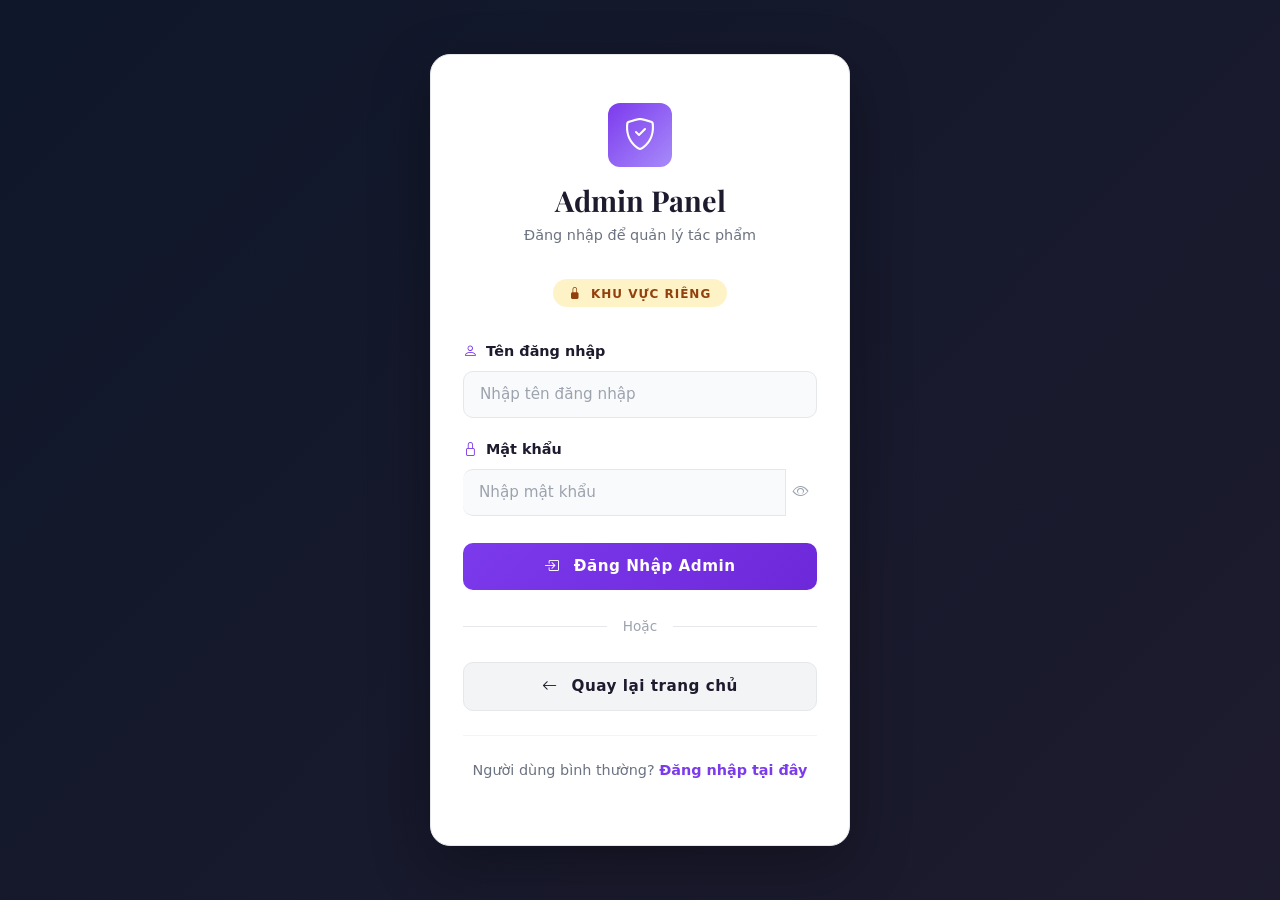
==== admin-login.html @ a5ce6dc1 "update" ====
<!DOCTYPE html>
<html lang="vi">
<head>
    <meta charset="UTF-8">
    <meta name="viewport" content="width=device-width, initial-scale=1.0">
    <meta name="description" content="Admin Login - ArtGallery Admin Panel">
    <title>Admin Login — ArtGallery</title>

    <!-- Bootstrap 5 CSS -->
    <link href="https://cdn.jsdelivr.net/npm/bootstrap@5.3.3/dist/css/bootstrap.min.css" rel="stylesheet">
    <!-- Bootstrap Icons -->
    <link href="https://cdn.jsdelivr.net/npm/bootstrap-icons@1.11.3/font/bootstrap-icons.css" rel="stylesheet">
    <!-- Google Fonts -->
    <link rel="preconnect" href="https://fonts.googleapis.com">
    <link rel="preconnect" href="https://fonts.gstatic.com" crossorigin>
    <link href="https://fonts.googleapis.com/css2?family=Playfair+Display:wght@400;600;700&family=DM+Sans:wght@300;400;500;600;700&display=swap" rel="stylesheet">
    <!-- Custom CSS -->
    <link rel="stylesheet" href="css/style.css">
    <style>
        /* Admin Auth Page */
        body.admin-auth-page {
            background: linear-gradient(135deg, #0f172a 0%, #1e1b2e 100%);
            min-height: 100vh;
            display: flex;
            align-items: center;
            justify-content: center;
            padding: 1rem;
        }

        .admin-auth-container {
            background: #ffffff;
            border-radius: 20px;
            box-shadow: 0 20px 60px rgba(0,0,0,0.3);
            padding: 3rem 2rem;
            width: 100%;
            max-width: 420px;
            border: 1px solid #e5e7eb;
        }

        @media(max-width: 575.98px) {
            .admin-auth-container {
                padding: 2rem 1.5rem;
                border-radius: 16px;
            }
        }

        .admin-auth-header {
            text-align: center;
            margin-bottom: 2rem;
        }

        .admin-auth-logo {
            width: 64px;
            height: 64px;
            background: linear-gradient(135deg, #7c3aed, #a78bfa);
            border-radius: 12px;
            display: flex;
            align-items: center;
            justify-content: center;
            color: #fff;
            font-size: 2rem;
            margin: 0 auto 1rem;
        }

        .admin-auth-header h2 {
            font-family: 'Playfair Display', serif;
            font-size: 1.8rem;
            font-weight: 700;
            color: #1e1b2e;
            margin-bottom: 0.5rem;
        }

        .admin-auth-header p {
            color: #6b7280;
            font-size: 0.9rem;
        }

        .admin-auth-header .badge {
            background: #fef3c7;
            color: #92400e;
            padding: 0.5rem 1rem;
            border-radius: 20px;
            font-size: 0.75rem;
            font-weight: 600;
            letter-spacing: 1px;
            text-transform: uppercase;
            margin-top: 1rem;
            display: inline-block;
        }

        .form-group {
            margin-bottom: 1.2rem;
        }

        .form-label {
            font-weight: 600;
            color: #1e1b2e;
            font-size: 0.9rem;
            margin-bottom: 0.5rem;
        }

        .form-control {
            border: 1.5px solid #e5e7eb;
            border-radius: 10px;
            padding: 0.7rem 1rem;
            font-size: 0.95rem;
            transition: all 0.3s ease;
            background: #f9fafb;
        }

        .form-control:focus {
            background: #ffffff;
            border-color: #7c3aed;
            box-shadow: 0 0 0 3px rgba(124, 58, 237, 0.1);
        }

        .form-control::placeholder {
            color: #9ca3af;
        }

        .btn-admin-auth {
            width: 100%;
            padding: 0.75rem 1.5rem;
            border: none;
            border-radius: 10px;
            font-weight: 600;
            font-size: 0.95rem;
            transition: all 0.3s ease;
            letter-spacing: 0.5px;
            margin-top: 0.5rem;
        }

        .btn-admin-login {
            background: linear-gradient(135deg, #7c3aed, #6d28d9);
            color: #fff;
        }

        .btn-admin-login:hover {
            background: linear-gradient(135deg, #6d28d9, #5b21b6);
            transform: translateY(-2px);
            box-shadow: 0 8px 20px rgba(124,58,237,0.3);
            color: #fff;
        }

        .btn-admin-back {
            background: #f3f4f6;
            color: #1e1b2e;
            border: 1.5px solid #e5e7eb;
            margin-top: 0;
        }

        .btn-admin-back:hover {
            background: #e5e7eb;
            color: #1e1b2e;
        }

        .admin-auth-divider {
            text-align: center;
            margin: 1.5rem 0;
            position: relative;
        }

        .admin-auth-divider::before {
            content: '';
            position: absolute;
            top: 50%;
            left: 0;
            right: 0;
            height: 1px;
            background: #e5e7eb;
        }

        .admin-auth-divider span {
            background: #fff;
            padding: 0 1rem;
            color: #9ca3af;
            font-size: 0.85rem;
            position: relative;
        }

        .admin-auth-footer {
            text-align: center;
            margin-top: 1.5rem;
            padding-top: 1.5rem;
            border-top: 1px solid #f3f4f6;
        }

        .admin-auth-footer p {
            color: #6b7280;
            font-size: 0.9rem;
        }

        .admin-auth-footer a {
            color: #7c3aed;
            text-decoration: none;
            font-weight: 600;
            transition: color 0.3s ease;
        }

        .admin-auth-footer a:hover {
            color: #6d28d9;
        }

        .alert-error {
            background: rgba(220,38,38,0.05);
            border: 1.5px solid rgba(220,38,38,0.2);
            color: #b91c1c;
            border-radius: 10px;
            padding: 0.75rem 1rem;
            margin-bottom: 1rem;
            font-size: 0.9rem;
            display: none;
        }

        .alert-error.show {
            display: block;
            animation: slideDown 0.3s ease;
        }

        .alert-success {
            background: rgba(22,163,74,0.05);
            border: 1.5px solid rgba(22,163,74,0.2);
            color: #166534;
            border-radius: 10px;
            padding: 0.75rem 1rem;
            margin-bottom: 1rem;
            font-size: 0.9rem;
            display: none;
        }

        .alert-success.show {
            display: block;
            animation: slideDown 0.3s ease;
        }

        @keyframes slideDown {
            from {
                opacity: 0;
                transform: translateY(-10px);
            }
            to {
                opacity: 1;
                transform: translateY(0);
            }
        }

        .btn-toggle-password {
            background: none;
            border: none;
            color: #9ca3af;
            cursor: pointer;
            padding: 0 0.5rem;
        }

        .btn-toggle-password:hover {
            color: #7c3aed;
        }

        .input-group-text {
            background: #f9fafb;
            border: 1.5px solid #e5e7eb;
            border-right: none;
            color: #9ca3af;
        }

        .form-control.with-icon {
            border-left: none;
        }

        .form-control.with-icon:focus {
            border-left: none;
        }

        .demo-credentials {
            background: #fef3c7;
            border: 1px solid #fcd34d;
            border-radius: 10px;
            padding: 1rem;
            margin-bottom: 1.5rem;
            font-size: 0.85rem;
            color: #92400e;
        }

        .demo-credentials strong {
            display: block;
            margin-bottom: 0.5rem;
            font-weight: 700;
        }

        .demo-credentials .cred {
            margin: 0.25rem 0;
        }

        .icon-admin-accent {
            color: #7c3aed;
        }
    </style>
</head>
<body class="admin-auth-page">

    <div class="admin-auth-container">
        <!-- Header -->
        <div class="admin-auth-header">
            <div class="admin-auth-logo">
                <i class="bi bi-shield-check"></i>
            </div>
            <h2>Admin Panel</h2>
            <p>Đăng nhập để quản lý tác phẩm</p>
            <span class="badge"><i class="bi bi-lock-fill me-1"></i> Khu vực riêng</span>
        </div>

        <!-- Alerts -->
        <div id="alert-error" class="alert-error" role="alert">
            <i class="bi bi-exclamation-circle me-2"></i>
            <span id="alert-error-text"></span>
        </div>
        <div id="alert-success" class="alert-success" role="alert">
            <i class="bi bi-check-circle me-2"></i>
            <span id="alert-success-text"></span>
        </div>

        <!-- Login Form -->
        <form id="admin-login-form" onsubmit="handleAdminLogin(event)">
            <div class="form-group">
                <label for="admin-username" class="form-label">
                    <i class="bi bi-person me-1 icon-admin-accent"></i> Tên đăng nhập
                </label>
                <input type="text" class="form-control" id="admin-username" placeholder="Nhập tên đăng nhập" required>
            </div>

            <div class="form-group">
                <label for="admin-password" class="form-label">
                    <i class="bi bi-lock me-1 icon-admin-accent"></i> Mật khẩu
                </label>
                <div class="input-group">
                    <input type="password" class="form-control with-icon" id="admin-password" placeholder="Nhập mật khẩu" required>
                    <button class="btn-toggle-password" type="button" id="toggle-admin-password" title="Hiện/ẩn mật khẩu">
                        <i class="bi bi-eye"></i>
                    </button>
                </div>
            </div>

            <button type="submit" class="btn btn-admin-auth btn-admin-login">
                <i class="bi bi-box-arrow-in-right me-2"></i> Đăng Nhập Admin
            </button>

            <div class="admin-auth-divider">
                <span>Hoặc</span>
            </div>

            <button type="button" class="btn btn-admin-auth btn-admin-back" onclick="window.location.href='index.html'">
                <i class="bi bi-arrow-left me-2"></i> Quay lại trang chủ
            </button>
        </form>

        <!-- Footer -->
        <div class="admin-auth-footer">
            <p>
                Người dùng bình thường?
                <a href="login.html"><strong>Đăng nhập tại đây</strong></a>
            </p>
        </div>
    </div>

    <!-- Scripts -->
    <script src="auth.js"></script>
    <script>
        // Toggle password visibility
        function setupPasswordToggle(toggleBtn, inputField) {
            if (toggleBtn) {
                toggleBtn.addEventListener('click', function() {
                    const isPassword = inputField.type === 'password';
                    inputField.type = isPassword ? 'text' : 'password';
                    toggleBtn.innerHTML = `<i class="bi bi-${isPassword ? 'eye-slash' : 'eye'}"></i>`;
                });
            }
        }

        // Setup password toggle
        setupPasswordToggle(
            document.getElementById('toggle-admin-password'),
            document.getElementById('admin-password')
        );

        // Show alert
        function showAlert(type, message) {
            const errorAlert = document.getElementById('alert-error');
            const successAlert = document.getElementById('alert-success');
            
            if (type === 'error') {
                document.getElementById('alert-error-text').textContent = message;
                errorAlert.classList.add('show');
                successAlert.classList.remove('show');
            } else if (type === 'success') {
                document.getElementById('alert-success-text').textContent = message;
                successAlert.classList.add('show');
                errorAlert.classList.remove('show');
            }
        }

        // Clear alerts
        function clearAlerts() {
            document.getElementById('alert-error').classList.remove('show');
            document.getElementById('alert-success').classList.remove('show');
        }

        // Handle admin login
        function handleAdminLogin(e) {
            e.preventDefault();
            clearAlerts();

            const username = document.getElementById('admin-username').value.trim();
            const password = document.getElementById('admin-password').value;

            if (!username || !password) {
                showAlert('error', 'Vui lòng điền đầy đủ thông tin');
                return;
            }

            const result = auth.loginAdmin(username, password);
            
            if (result.success) {
                showAlert('success', result.message);
                setTimeout(() => {
                    window.location.href = 'admin.html';
                }, 1000);
            } else {
                showAlert('error', result.message);
            }
        }

        // Check if already logged in as admin
        window.addEventListener('load', function() {
            if (auth.isAdminLoggedIn()) {
                window.location.href = 'admin.html';
            }
        });
    </script>
</body>
</html>
---- css/style.css ----
/* ═══════════════════════════════════════════════
   ArtGallery — Elegant Light Theme
   Warm cream gallery + Clean admin dashboard
   ═══════════════════════════════════════════════ */

@import url('https://fonts.googleapis.com/css2?family=Playfair+Display:ital,wght@0,400;0,500;0,600;0,700;1,400&family=DM+Sans:wght@300;400;500;600;700&family=Cormorant+Garamond:ital,wght@0,400;0,500;0,600;1,400&display=swap');

:root {
    /* Gallery (Light Elegant) */
    --gallery-bg: #faf8f5;
    --gallery-surface: #ffffff;
    --gallery-card: #ffffff;
    --gallery-border: #e8e2da;
    --gallery-border-light: #f0ece6;
    --accent: #8b5e3c;
    --accent-light: #c4956a;
    --accent-dark: #6b4226;
    --accent-bg: rgba(139,94,60,0.06);
    --plum: #7c3a6b;
    --plum-light: #a85d94;
    --text-primary: #2c1810;
    --text-secondary: #6b5d52;
    --text-muted: #a09585;

    /* Admin */
    --admin-bg: #f0f2f5;
    --admin-surface: #ffffff;
    --admin-sidebar: #1e1b2e;
    --admin-sidebar-hover: #2d2945;
    --admin-accent: #7c3aed;
    --admin-accent-light: #a78bfa;
    --admin-text: #1e1b2e;
    --admin-text-muted: #6b7280;

    /* Shared */
    --danger: #dc2626;
    --success: #16a34a;
    --warning: #d97706;
    --transition: 0.3s cubic-bezier(0.4, 0, 0.2, 1);
    --radius: 16px;
    --shadow-sm: 0 1px 3px rgba(44,24,16,0.06);
    --shadow-md: 0 4px 16px rgba(44,24,16,0.08);
    --shadow-lg: 0 8px 32px rgba(44,24,16,0.12);
    --shadow-card: 0 2px 12px rgba(44,24,16,0.06);
}

*{margin:0;padding:0;box-sizing:border-box}

/* ═══ PUBLIC GALLERY ═══ */

body.gallery-page {
    background: var(--gallery-bg);
    color: var(--text-primary);
    font-family: 'DM Sans', sans-serif;
    overflow-x: hidden;
    min-height: 100vh;
}

/* ── Navbar ── */
.gallery-navbar {
    background: rgba(255,255,255,0.92) !important;
    -webkit-backdrop-filter: blur(20px) saturate(1.2);
    backdrop-filter: blur(20px) saturate(1.2);
    border-bottom: 1px solid var(--gallery-border-light);
    box-shadow: 0 4px 20px rgba(139,94,60,0.05);
    padding: .8rem 0;
    transition: var(--transition);
}
.gallery-navbar .navbar-brand {
    font-family: 'Playfair Display', serif;
    font-weight: 700; font-size: 1.5rem;
    color: var(--accent) !important;
    letter-spacing: 1.5px;
}
.gallery-navbar .navbar-brand i { color: var(--plum); margin-right: .4rem; }
.gallery-navbar .nav-link {
    color: var(--text-secondary) !important;
    font-weight: 500; padding: .5rem 1rem !important;
    transition: var(--transition); position: relative; font-size: .9rem;
}
.gallery-navbar .nav-link:hover,
.gallery-navbar .nav-link.active { color: var(--accent) !important; }
.gallery-navbar .nav-link::after {
    content:''; position:absolute; bottom:0; left:50%; width:0; height:2px;
    background: linear-gradient(90deg, var(--plum), var(--accent));
    transition: var(--transition); transform: translateX(-50%); border-radius: 2px;
}
.gallery-navbar .nav-link:hover::after,
.gallery-navbar .nav-link.active::after { width:60%; }

/* ── Hero ── */
.hero-section {
    position: relative; padding: 160px 0 80px; text-align: center; overflow: hidden;
    background: linear-gradient(180deg, #fff 0%, var(--gallery-bg) 100%);
}
.hero-bg-blobs {
    position: absolute; inset: 0; overflow: hidden; pointer-events: none; z-index: 0;
}
.hero-bg-blobs .blob {
    position: absolute; border-radius: 50%; filter: blur(60px);
    opacity: 0.6; animation: floatBlob 20s infinite alternate ease-in-out;
}
.hero-bg-blobs .blob-1 {
    width: 600px; height: 600px; background: rgba(230, 204, 185, 0.4);
    top: -200px; left: -100px; animation-delay: 0s;
}
.hero-bg-blobs .blob-2 {
    width: 500px; height: 500px; background: rgba(189, 161, 184, 0.35);
    bottom: -150px; right: -50px; animation-delay: -5s;
}
.hero-bg-blobs .blob-3 {
    width: 400px; height: 400px; background: rgba(245, 230, 211, 0.5);
    top: 50%; left: 50%; transform: translate(-50%, -50%); animation-delay: -10s;
}
@keyframes floatBlob {
    0% { transform: translate(0, 0) scale(1); }
    33% { transform: translate(30px, -50px) scale(1.1); }
    66% { transform: translate(-40px, 30px) scale(0.9); }
    100% { transform: translate(20px, 20px) scale(1); }
}
.hero-section::after {
    content:''; position:absolute; bottom:0; left:0; right:0; height:1px;
    background: linear-gradient(90deg, transparent 5%, var(--gallery-border) 50%, transparent 95%);
}
.hero-title {
    font-family: 'Playfair Display', serif; font-size: 4.2rem; font-weight: 700;
    color: var(--text-primary); margin-bottom: .5rem; letter-spacing: 3px;
    line-height: 1.1;
}
.hero-title .gold-accent {
    background: linear-gradient(135deg, var(--plum), var(--accent-light));
    -webkit-background-clip: text; -webkit-text-fill-color: transparent; background-clip: text;
}
.hero-divider {
    width: 80px; height: 2px; border: none; margin: 1.5rem auto;
    background: linear-gradient(90deg, var(--plum), var(--accent));
    border-radius: 2px;
}
.hero-tagline {
    font-family: 'Cormorant Garamond', serif; font-size: 1.3rem;
    color: var(--text-secondary); font-style: italic; letter-spacing: .5px;
    max-width: 520px; margin: 0 auto; line-height: 1.7;
}
.hero-subtitle {
    font-size: .78rem; color: var(--text-muted); margin-top: 1.2rem;
    letter-spacing: 5px; text-transform: uppercase;
}

/* ── Search Bar ── */
.search-section { padding: 1.5rem 0 0; }
.search-wrapper {
    position: relative; max-width: 500px; margin: 0 auto;
}
.search-wrapper i.search-icon {
    position: absolute; left: 18px; top: 50%; transform: translateY(-50%);
    color: var(--text-muted); font-size: 1rem; transition: var(--transition);
    pointer-events: none;
}
.search-wrapper .search-input {
    width: 100%; padding: 1rem 1.5rem 1rem 3.2rem;
    background: rgba(255,255,255,0.85);
    -webkit-backdrop-filter: blur(12px);
    backdrop-filter: blur(12px);
    border: 1.5px solid rgba(255,255,255,0.6);
    border-radius: 50px; color: var(--text-primary); font-family: 'DM Sans', sans-serif;
    font-size: .95rem; outline: none; transition: var(--transition);
    box-shadow: 0 8px 32px rgba(139,94,60,0.08);
}
.search-wrapper .search-input::placeholder { color: var(--text-muted); }
.search-wrapper .search-input:focus {
    background: #ffffff; border-color: var(--accent-light);
    box-shadow: 0 12px 40px rgba(139,94,60,0.15);
    transform: translateY(-2px);
}
.search-wrapper .search-input:focus ~ i.search-icon { color: var(--accent); }
.search-wrapper .search-clear {
    position: absolute; right: 14px; top: 50%; transform: translateY(-50%);
    background: none; border: none; color: var(--text-muted); font-size: .9rem;
    cursor: pointer; display: none; transition: var(--transition);
}


.search-wrapper .search-clear:hover { color: var(--accent); }
.search-results-info {
    text-align: center; margin-top: .7rem; font-size: .8rem;
    color: var(--text-muted); letter-spacing: .5px; min-height: 1.2em;
}
.search-results-info .highlight { color: var(--accent); font-weight: 600; }

/* ── Filter Bar ── */
.filter-section {
    padding: 1.2rem 0 1.5rem; border-bottom: 1px solid var(--gallery-border-light);
    margin-bottom: 1.5rem;
}
.filter-section .section-label {
    font-family: 'Playfair Display', serif; color: var(--accent);
    font-size: .72rem; letter-spacing: 4px; text-transform: uppercase; margin-bottom: .7rem;
}
.filter-btn {
    background: rgba(255,255,255,0.7);
    -webkit-backdrop-filter: blur(5px);
    backdrop-filter: blur(5px);
    border: 1.5px solid var(--gallery-border-light);
    color: var(--text-secondary); padding: .5rem 1.25rem; border-radius: 30px;
    font-family: 'DM Sans', sans-serif; font-size: .85rem; font-weight: 500;
    cursor: pointer; transition: all 0.3s cubic-bezier(0.25, 0.8, 0.25, 1);
    margin: .25rem; box-shadow: 0 2px 10px rgba(0,0,0,0.02);
}
.filter-btn:hover {
    border-color: var(--accent-light); color: var(--accent);
    background: #ffffff; box-shadow: 0 6px 20px rgba(139,94,60,0.1);
    transform: translateY(-2px);
}
.filter-btn.active {
    background: linear-gradient(135deg, var(--accent), var(--plum));
    border-color: transparent; color: #fff; font-weight: 600;
    box-shadow: 0 8px 24px rgba(139,94,60,0.3);
    transform: translateY(-2px);
}

/* ── Gallery Grid ── */
.gallery-section { padding: 1.5rem 0 4rem; }
.fade-transition { opacity: 0; transition: opacity .3s ease; }

/* ── Cards ── */
.artwork-card-wrapper {
    opacity: 0; transform: translateY(20px);
    transition: opacity .5s ease, transform .5s ease;
}
.artwork-card-wrapper.visible { opacity: 1; transform: translateY(0); }

.artwork-card {
    background: var(--gallery-card);
    border: 1px solid var(--gallery-border-light);
    border-radius: var(--radius); overflow: hidden;
    transition: transform var(--transition), box-shadow var(--transition), border-color var(--transition);
    box-shadow: var(--shadow-card);
}
.artwork-card:hover {
    transform: translateY(-8px);
    box-shadow: 0 12px 40px rgba(44,24,16,0.12);
    border-color: var(--accent-light);
}
.card-img-wrapper {
    position: relative; overflow: hidden; aspect-ratio: 3/4;
    background: var(--gallery-bg);
}
.card-img-wrapper img {
    width: 100%; height: 100%; object-fit: cover;
    transition: transform .6s cubic-bezier(.25,.46,.45,.94);
}
.artwork-card:hover .card-img-wrapper img { transform: scale(1.06); }
.card-img-overlay-gradient {
    position: absolute; bottom: 0; left: 0; right: 0; height: 40%;
    background: linear-gradient(to top, rgba(255,255,255,0.9) 0%, transparent 100%);
    pointer-events: none;
}
.style-badge {
    position: absolute; top: 12px; right: 12px;
    background: rgba(255,255,255,0.92);
    -webkit-backdrop-filter: blur(8px);
    color: var(--accent-dark); padding: .2rem .65rem; border-radius: 20px;
    font-size: .62rem; font-weight: 700; letter-spacing: 1px; text-transform: uppercase;
    backdrop-filter: blur(8px); z-index: 2;
    border: 1px solid rgba(139,94,60,0.15);
}
.artwork-card .card-body { padding: 1.1rem 1.2rem 1.2rem; }
.artwork-card .card-title {
    font-family: 'Playfair Display', serif; font-size: 1.02rem; font-weight: 600;
    color: var(--text-primary); margin-bottom: .35rem; line-height: 1.35;
}
.artwork-card .card-artist {
    font-size: .8rem; color: var(--text-secondary); margin-bottom: .65rem;
}
.artwork-card .card-artist i { color: var(--accent-light); margin-right: .25rem; font-size: .72rem; }
/* ── Modal ── */
.artwork-modal-content {
    border: none; border-radius: var(--radius); overflow: hidden;
    background: var(--gallery-surface);
}
.artwork-modal-content .modal-header { padding: 1.5rem 1.5rem 0; z-index: 10; position: relative; }
.artwork-modal-content .modal-body { padding: 1.5rem; }
.artwork-modal-content #modal-img { width: 100%; height: auto; max-height: 500px; object-fit: cover; }
.artwork-modal-content .modal-story {
    font-size: .95rem; line-height: 1.7; color: var(--text-secondary);
    max-height: 250px; overflow-y: auto; padding-right: 10px; font-style: italic;
}
.artwork-modal-content .modal-story::-webkit-scrollbar { width: 4px; }
.artwork-modal-content .modal-story::-webkit-scrollbar-track { background: var(--gallery-bg); }
.artwork-modal-content .modal-story::-webkit-scrollbar-thumb { background: var(--gallery-border); border-radius: 2px; }
.card-footer-info {
    display: flex; justify-content: flex-end; align-items: center;
    padding-top: .65rem; border-top: 1px solid var(--gallery-border-light);
}

/* ── Like Button ── */
.btn-like {
    background: var(--gallery-bg); border: 1.5px solid var(--gallery-border);
    color: var(--text-muted); padding: .3rem .7rem; border-radius: 20px;
    font-size: .8rem; cursor: pointer; transition: var(--transition);
    display: flex; align-items: center; gap: .35rem;
}
.btn-like:hover {
    border-color: #e11d48; color: #e11d48;
    background: rgba(225,29,72,0.05); box-shadow: 0 2px 8px rgba(225,29,72,0.1);
}
.btn-like .bi-heart-fill { font-size: .82rem; transition: transform .2s ease; }
.btn-like:hover .bi-heart-fill { transform: scale(1.25); }
.liked-pulse {
    border-color: #e11d48 !important; color: #e11d48 !important;
    animation: heartPulse .6s ease;
}
.liked-pulse .bi-heart-fill { color: #e11d48 !important; }
@keyframes heartPulse {
    0%{transform:scale(1)}25%{transform:scale(1.35)}50%{transform:scale(.9)}75%{transform:scale(1.15)}100%{transform:scale(1)}
}

/* ── Loading ── */
.gallery-loading {
    display: flex; flex-direction: column; align-items: center;
    justify-content: center; padding: 5rem 0; gap: 1rem;
}
.gallery-loading .spinner-border {
    width: 2.5rem; height: 2.5rem;
    border-color: var(--accent); border-right-color: transparent;
}
.gallery-loading p { color: var(--text-muted); font-size: .83rem; letter-spacing: 2px; }

/* ── Error ── */
.error-banner {
    display: none; background: rgba(220,38,38,0.06); border: 1px solid rgba(220,38,38,0.15);
    color: #b91c1c; border-radius: 12px; padding: 1rem 1.5rem; margin: 1rem 0;
    font-size: .88rem;
}

.text-gold { color: var(--accent) !important; }
.text-muted-light { color: var(--text-muted) !important; }

/* ── Footer ── */
.gallery-footer {
    background: var(--gallery-surface); border-top: 1px solid var(--gallery-border);
    padding: 2.5rem 0; text-align: center; color: var(--text-muted); font-size: .82rem;
}
.gallery-footer .gold-text {
    color: var(--accent); font-family: 'Playfair Display', serif; font-weight: 600;
}

/* ═══ ADMIN PANEL ═══ */

body.admin-page {
    background: var(--admin-bg); color: var(--admin-text);
    font-family: 'DM Sans', sans-serif; min-height: 100vh;
}
.admin-wrapper { display: flex; min-height: 100vh; }

.admin-sidebar {
    width: 260px; background: var(--admin-sidebar); color: #fff;
    position: fixed; top: 0; left: 0; height: 100vh; z-index: 1000;
    display: flex; flex-direction: column; transition: var(--transition); overflow-y: auto;
}
.sidebar-brand {
    padding: 1.5rem; border-bottom: 1px solid rgba(255,255,255,0.06);
    display: flex; align-items: center; gap: .75rem;
}
.sidebar-brand-icon {
    width: 40px; height: 40px;
    background: linear-gradient(135deg, var(--admin-accent), var(--admin-accent-light));
    border-radius: 10px; display: flex; align-items: center; justify-content: center;
    font-size: 1.2rem; color: #fff;
}
.sidebar-brand h5 { font-family:'Playfair Display',serif; margin:0; font-size:1.1rem; font-weight:700; }
.sidebar-brand small { font-size:.65rem; color:rgba(255,255,255,0.4); letter-spacing:1.5px; text-transform:uppercase; }
.sidebar-nav { padding: 1rem 0; flex: 1; }
.sidebar-nav-label {
    padding: .75rem 1.5rem .5rem; font-size: .65rem;
    color: rgba(255,255,255,0.3); letter-spacing: 2px; text-transform: uppercase;
}
.sidebar-nav-link {
    display: flex; align-items: center; gap: .75rem; padding: .7rem 1.5rem;
    color: rgba(255,255,255,0.6); text-decoration: none; font-size: .88rem;
    font-weight: 500; transition: var(--transition); border-left: 3px solid transparent;
}
.sidebar-nav-link:hover { background: var(--admin-sidebar-hover); color: #fff; border-left-color: var(--admin-accent-light); }
.sidebar-nav-link.active { background: rgba(124,58,237,0.15); color: #fff; border-left-color: var(--admin-accent); }
.sidebar-nav-link i { font-size: 1.1rem; width: 20px; text-align: center; }
.sidebar-footer {
    padding: 1rem 1.5rem; border-top: 1px solid rgba(255,255,255,0.06);
    font-size: .72rem; color: rgba(255,255,255,0.3);
}

.admin-main { margin-left: 260px; flex: 1; padding: 0; min-height: 100vh; }

.admin-header {
    -webkit-backdrop-filter: blur(10px);
    background: rgba(255,255,255,0.95);
    backdrop-filter: blur(10px);
    border-bottom: 1px solid #e5e7eb;
    padding: 1rem 2rem; display: flex; justify-content: space-between;
    align-items: center; position: sticky; top: 0; z-index: 100;
    box-shadow: 0 4px 15px rgba(0,0,0,0.02);
}
.admin-header h4 { margin:0; font-weight:700; font-size:1.25rem; }
.admin-header-actions { display:flex; align-items:center; gap:1rem; }

.admin-content { padding: 2rem; }

.stat-card {
    background: var(--admin-surface); border-radius: 14px; padding: 1.5rem;
    box-shadow: var(--shadow-sm); border: 1px solid #e5e7eb;
    transition: var(--transition); display: flex; align-items: center; gap: 1rem;
}
.stat-card:hover { box-shadow: var(--shadow-md); transform: translateY(-3px); }
.stat-icon {
    width: 52px; height: 52px; border-radius: 12px;
    display: flex; align-items: center; justify-content: center; font-size: 1.3rem;
}
.stat-icon.blue { background: rgba(124,58,237,0.08); color: #7c3aed; }
.stat-icon.green { background: rgba(22,163,74,0.08); color: #16a34a; }
.stat-icon.red { background: rgba(220,38,38,0.08); color: #dc2626; }
.stat-info h3 { font-size:1.75rem; font-weight:700; margin:0; }
.stat-info p { margin:0; color:var(--admin-text-muted); font-size:.83rem; }

.panel-card {
    background: var(--admin-surface); border-radius: 14px;
    box-shadow: var(--shadow-sm); border: 1px solid #e5e7eb; overflow: hidden;
}
.panel-card-header {
    padding: 1.2rem 1.5rem; border-bottom: 1px solid #e5e7eb;
    display: flex; justify-content: space-between; align-items: center;
}
.panel-card-header h5 { margin:0; font-weight:700; font-size:1rem; display:flex; align-items:center; gap:.5rem; }
.panel-card-body { padding: 1.5rem; }

.admin-table { width:100%; border-collapse:collapse; }
.admin-table thead th {
    background: #f9fafb; font-size: .72rem; font-weight: 600; color: var(--admin-text-muted);
    text-transform: uppercase; letter-spacing: .5px; padding: .85rem 1rem;
    border-bottom: 2px solid #e5e7eb; white-space: nowrap;
}
.admin-table tbody td {
    padding: .8rem 1rem; vertical-align: middle;
    border-bottom: 1px solid #f3f4f6; font-size: .88rem;
}
.admin-table tbody tr { transition: background var(--transition); }
.admin-table tbody tr:nth-child(even) { background: #fafbfc; }
.admin-table tbody tr:hover { background: #f0f0ff; }
.table-thumbnail {
    width: 48px; height: 48px; object-fit: cover; border-radius: 8px; border: 2px solid #e5e7eb;
}

.admin-form .form-label { font-size:.83rem; font-weight:600; margin-bottom:.3rem; }
.admin-form .form-control, .admin-form .form-select {
    border-radius: 10px; border: 1.5px solid #e5e7eb; padding: .6rem .9rem;
    font-size: .88rem; transition: var(--transition);
}
.admin-form .form-control:focus, .admin-form .form-select:focus {
    border-color: var(--admin-accent); box-shadow: 0 0 0 3px rgba(124,58,237,0.1);
}
.admin-form .form-check-input:checked { background-color: var(--admin-accent); border-color: var(--admin-accent); }

.inline-error {
    color: var(--danger); font-size: .76rem; margin-top: .3rem;
    display: flex; align-items: center; gap: .25rem;
}
.inline-error::before { content: '⚠'; font-size: .7rem; }
.is-invalid { border-color: var(--danger) !important; box-shadow: 0 0 0 3px rgba(220,38,38,0.08) !important; }

.admin-alert { animation: slideIn .3s ease; border-radius: 10px; font-size: .88rem; border: none; }
@keyframes slideIn { from{opacity:0;transform:translateY(-10px)} to{opacity:1;transform:translateY(0)} }

.fade-out { opacity:0; transform:translateX(20px); transition:opacity .3s ease, transform .3s ease; }

.table-loading { text-align:center; padding:3rem; }
.table-loading .spinner-border { width:2.5rem; height:2.5rem; color:var(--admin-accent); }

.approve-toggle { font-size:.76rem; padding:.3rem .6rem; border-radius:6px; transition:var(--transition); }

/* ═══ RESPONSIVE DESIGN ═══ */

/* Extra Large Devices (1400px+) */
@media(min-width:1400px){
    .container { max-width: 1320px; }
    .hero-section { padding: 180px 0 90px; }
    .hero-title { font-size: 4.8rem; letter-spacing: 4px; }
    .search-wrapper { max-width: 600px; }
}

/* Large Devices (1200px - 1399px) */
@media(max-width:1399.98px) and (min-width:1200px){
    .hero-section { padding: 160px 0 80px; }
    .hero-title { font-size: 4.2rem; }
}

/* Large Tablets & Small Desktops (992px - 1199px) */
@media(max-width:1199.98px){
    .hero-section { padding: 140px 0 70px; }
    .hero-title { font-size: 3.5rem; letter-spacing: 2.5px; }
    .hero-tagline { font-size: 1.2rem; }
    .artwork-card .card-title { font-size: .95rem; }
    .admin-header { padding: 1rem 1.5rem; }
    .admin-content { padding: 1.5rem; }
    .stat-card { padding: 1.2rem; }
}

/* Tablets & Medium Devices (768px - 991px) */
@media(max-width:991.98px){
    /* Admin Layout */
    .admin-sidebar{
        transform:translateX(-100%);
        width: 240px;
        z-index: 1001;
    }
    .admin-sidebar.show{
        transform:translateX(0);
        box-shadow: 4px 0 30px rgba(0,0,0,0.15);
    }
    .admin-sidebar-overlay { display: none; }
    .admin-sidebar.show ~ .sidebar-overlay {
        display: block !important;
    }
    .admin-main{
        margin-left:0;
    }
    .sidebar-toggle{
        display:inline-flex !important;
    }
    
    /* Gallery Hero */
    .hero-title{font-size:2.8rem; letter-spacing: 2px;}
    .hero-tagline { font-size: 1.05rem; }
    .hero-section { padding: 120px 0 60px; }
    
    /* Navbar */
    .gallery-navbar .navbar-collapse {
        background: rgba(255, 255, 255, 0.98);
        padding: 1rem;
        border-radius: var(--radius);
        box-shadow: var(--shadow-md);
        margin-top: 1rem;
    }
    .gallery-navbar .nav-link {
        padding: .6rem 0.75rem !important;
        font-size: .85rem;
    }
    
    /* Filter Bar */
    .filter-section { padding: 1rem 0; }
    
    /* Cards */
    .artwork-card .card-title { font-size: .9rem; }
    .card-img-wrapper { aspect-ratio: 2/3; }
    
    /* Admin */
    .admin-header { padding: 0.75rem 1rem; }
    .admin-header h4 { font-size: 1.1rem; }
    .admin-content { padding: 1.25rem; }
    
    /* Stats */
    .stat-card { 
        padding: 1rem;
        flex-direction: column;
        text-align: center;
    }
    .stat-icon {
        width: 48px;
        height: 48px;
        font-size: 1.1rem;
    }
    .stat-info h3 { font-size: 1.5rem; }
    
    /* Table */
    .admin-table thead th {
        font-size: .65rem;
        padding: .6rem .5rem;
    }
    .admin-table tbody td {
        padding: .6rem .5rem;
        font-size: .8rem;
    }
    .table-thumbnail { width: 40px; height: 40px; }
    
    /* Forms */
    .admin-form .form-label { font-size: .75rem; }
    .admin-form .form-control, .admin-form .form-select {
        padding: .5rem .75rem;
        font-size: .8rem;
    }
    
    /* Chat */
    .chatbot-window {
        width: calc(100vw - 48px);
        bottom: 90px;
        right: 24px;
    }
}

/* Small Tablets (600px - 767px) */
@media(max-width:767.98px){
    /* Hero */
    .hero-title{font-size:2.4rem; letter-spacing: 1.5px;}
    .hero-tagline{font-size:1.1rem; max-width: 90%;}
    .hero-section { padding: 100px 0 50px; margin-top: 10px; }
    .hero-bg-blobs .blob { transform: scale(0.75); }
    
    /* Navbar */
    .gallery-navbar { padding: .6rem 0; }
    .gallery-navbar .navbar-brand { font-size: 1.3rem; }
    .gallery-navbar .nav-link { 
        padding: .5rem 0.6rem !important;
        font-size: .8rem;
    }
    
    /* Search */
    .search-section { padding: 1rem 0; }
    .search-wrapper { margin: 0 .5rem; max-width: 90%; }
    .search-wrapper .search-input { 
        padding: .85rem 1.4rem 0.85rem 2.8rem;
        font-size: .9rem;
    }
    
    /* Filter */
    .filter-section { padding: .8rem 0 1rem; }
    .section-label { font-size: .65rem; }
    #filter-bar {
        display: flex;
        overflow-x: auto;
        padding-bottom: 8px;
        justify-content: flex-start;
        gap: .3rem;
    }
    #filter-bar::-webkit-scrollbar { 
        height: 6px;
    }
    #filter-bar::-webkit-scrollbar-track {
        background: transparent;
    }
    #filter-bar::-webkit-scrollbar-thumb {
        background: var(--gallery-border);
        border-radius: 3px;
    }
    #filter-bar::-webkit-scrollbar-thumb:hover {
        background: var(--accent-light);
    }
    .filter-btn { 
        white-space: nowrap;
        flex-shrink: 0;
        padding: .4rem .9rem;
        font-size: .75rem;
    }
    
    /* Gallery Cards */
    .artwork-card { border-radius: 12px; }
    .artwork-card .card-body { padding: .9rem 1rem; }
    .artwork-card .card-title { font-size: .85rem; }
    .artwork-card .card-artist { font-size: .75rem; }
    .card-img-wrapper { aspect-ratio: 3/4; }
    .style-badge { 
        font-size: .55rem;
        padding: .15rem .5rem;
        top: 8px;
        right: 8px;
    }
    
    /* Modal */
    .artwork-modal-content #modal-img { max-height: 400px; }
    .artwork-modal-content .modal-story { font-size: .9rem; }
    
    /* Button */
    .btn-like {
        padding: .25rem .6rem;
        font-size: .75rem;
    }
    
    /* Admin */
    .admin-sidebar { width: 220px; }
    .sidebar-brand { padding: 1.2rem; }
    .sidebar-brand-icon { width: 36px; height: 36px; font-size: 1rem; }
    .sidebar-brand h5 { font-size: 1rem; }
    .sidebar-brand small { font-size: .6rem; }
    .sidebar-nav-link {
        padding: .6rem 1.2rem;
        font-size: .8rem;
        gap: .6rem;
    }
    .sidebar-nav-link i { font-size: 1rem; width: 18px; }
    
    .admin-header {
        padding: 0.65rem .8rem;
        flex-wrap: wrap;
        gap: .5rem;
    }
    .admin-header h4 { font-size: 1rem; }
    .admin-header-actions { gap: 0.5rem; }
    .admin-header-actions .btn {
        font-size: .75rem;
        padding: .35rem .6rem;
    }
    
    .admin-content { padding: 1rem; }
    
    .stat-card {
        padding: .9rem;
        border-radius: 12px;
        gap: .8rem;
        flex-direction: row;
    }
    .stat-icon {
        width: 44px;
        height: 44px;
        font-size: 1rem;
        flex-shrink: 0;
    }
    .stat-info h3 { font-size: 1.4rem; }
    .stat-info p { font-size: .75rem; }
    
    .panel-card { border-radius: 12px; }
    .panel-card-header { padding: 1rem; }
    .panel-card-header h5 { font-size: .95rem; }
    .panel-card-body { padding: 1rem; }
    
    .admin-table { font-size: .75rem; }
    .admin-table thead th {
        font-size: .6rem;
        padding: .5rem .4rem;
    }
    .admin-table tbody td {
        padding: .5rem .4rem;
        font-size: .75rem;
    }
    .table-thumbnail { width: 36px; height: 36px; }
    
    .admin-form .form-label { font-size: .7rem; margin-bottom: .25rem; }
    .admin-form .form-control, .admin-form .form-select {
        padding: .45rem .65rem;
        font-size: .75rem;
        border-radius: 8px;
    }
    
    .inline-error { font-size: .7rem; }
    
    /* Chat */
    .chatbot-widget { bottom: 16px; right: 16px; }
    .chatbot-toggler { width: 50px; height: 50px; font-size: 1.3rem; }
    .chatbot-window {
        width: calc(100vw - 40px);
        bottom: 70px;
        right: 20px;
        border-radius: 14px;
    }
    .chatbot-body { height: 250px; padding: .8rem; }
    .chatbot-header h6 { font-size: .95rem; }
    .chat-msg { font-size: .8rem; padding: .5rem .8rem; }
}

/* Mobile Devices (480px - 599px) */
@media(max-width:599.98px){
    /* Layout & Spacing */
    body { font-size: 14px; }
    .container { padding-left: .75rem; padding-right: .75rem; }
    
    /* Hero */
    .hero-title{
        font-size:2rem; 
        letter-spacing: 1px;
        margin-bottom: .3rem;
    }
    .hero-tagline{
        font-size:.95rem;
        max-width: 100%;
    }
    .hero-section { 
        padding: 80px 0 40px;
        margin-top: 15px;
    }
    .hero-divider { width: 60px; margin: 1rem auto; }
    .hero-subtitle { font-size: .7rem; letter-spacing: 3px; }
    .hero-bg-blobs .blob { transform: scale(0.5); }
    .hero-bg-blobs .blob-1 { width: 300px; height: 300px; }
    .hero-bg-blobs .blob-2 { width: 250px; height: 250px; }
    .hero-bg-blobs .blob-3 { width: 200px; height: 200px; }
    
    /* Navbar */
    .gallery-navbar { padding: .5rem 0; }
    .gallery-navbar .navbar-brand { 
        font-size: 1.1rem;
        letter-spacing: 0.5px;
    }
    .gallery-navbar .navbar-brand i { margin-right: .25rem; }
    .gallery-navbar .nav-link { 
        padding: .45rem 0.5rem !important;
        font-size: .75rem;
    }
    .gallery-navbar .nav-link i { font-size: .8rem; margin-right: .15rem; }
    
    /* Search */
    .search-section { padding: .8rem 0; }
    .search-wrapper { 
        margin: 0 .4rem;
        max-width: 100%;
    }
    .search-wrapper i.search-icon { left: 14px; font-size: .9rem; }
    .search-wrapper .search-input { 
        padding: .75rem 1.2rem 0.75rem 2.5rem;
        font-size: .85rem;
        border-radius: 40px;
    }
    .search-wrapper .search-clear { right: 12px; font-size: .8rem; }
    .search-results-info { font-size: .7rem; }
    
    /* Filter */
    .filter-section { 
        padding: .6rem 0 .8rem;
        border-bottom-width: 1px;
        margin-bottom: 1rem;
    }
    .section-label { 
        font-size: .6rem;
        letter-spacing: 2px;
        margin-bottom: .5rem;
    }
    #filter-bar {
        gap: .2rem;
        padding-bottom: 6px;
    }
    .filter-btn { 
        padding: .35rem .75rem;
        font-size: .7rem;
        border-radius: 25px;
        margin: 0;
    }
    .filter-btn.active { 
        font-weight: 600;
        box-shadow: 0 4px 16px rgba(139,94,60,0.2);
    }
    
    /* Gallery Grid - 2 columns on mobile */
    .gallery-section { padding: 1rem 0 2rem; }
    
    /* Gallery Cards */
    .artwork-card { 
        border-radius: 10px;
        border-width: 1px;
    }
    .artwork-card .card-body { 
        padding: .75rem .85rem;
    }
    .artwork-card .card-title { 
        font-size: .8rem;
        margin-bottom: .25rem;
        line-height: 1.3;
    }
    .artwork-card .card-artist { 
        font-size: .7rem;
        margin-bottom: .5rem;
    }
    .card-img-wrapper { aspect-ratio: 2.5/3.5; }
    .style-badge { 
        font-size: .5rem;
        padding: .1rem .4rem;
        top: 6px;
        right: 6px;
        border-radius: 15px;
    }
    
    .card-footer-info { 
        padding-top: .5rem;
        border-top-width: 1px;
    }
    
    .btn-like {
        padding: .2rem .5rem;
        font-size: .7rem;
        gap: .25rem;
        min-height: 28px;
    }
    .btn-like .bi-heart-fill { font-size: .75rem; }
    
    /* Modal */
    .artwork-modal-content { border-radius: 12px; }
    .artwork-modal-content .modal-header { padding: 1.2rem 1.2rem 0; }
    .artwork-modal-content .modal-body { padding: 1.2rem; }
    .artwork-modal-content #modal-img { max-height: 300px; }
    .artwork-modal-content .modal-story { 
        font-size: .85rem;
        max-height: 200px;
    }
    
    /* Admin */
    .admin-wrapper { flex-direction: column; }
    .admin-sidebar { 
        width: 200px;
        padding-bottom: 1rem;
    }
    .sidebar-brand { 
        padding: 1rem;
        gap: .6rem;
    }
    .sidebar-brand-icon { 
        width: 32px;
        height: 32px;
        font-size: .9rem;
    }
    .sidebar-brand h5 { font-size: .95rem; }
    .sidebar-brand small { font-size: .55rem; }
    .sidebar-nav-label { 
        padding: .6rem 1rem .4rem;
        font-size: .6rem;
    }
    .sidebar-nav-link {
        padding: .5rem 1rem;
        font-size: .75rem;
        gap: .5rem;
    }
    .sidebar-nav-link i { 
        font-size: .95rem;
        width: 16px;
    }
    .sidebar-footer {
        padding: .8rem 1rem;
        font-size: .65rem;
    }
    
    .admin-main { margin-left: 0; }
    
    .admin-header {
        padding: 0.6rem .7rem;
        gap: .3rem;
        position: sticky;
        top: 0;
    }
    .admin-header h4 {
        font-size: .95rem;
        margin: 0;
    }
    .admin-header h4 i { font-size: .9rem; margin-right: .3rem; }
    .admin-header-actions { 
        gap: .3rem;
        margin-left: auto;
    }
    .admin-header-actions .btn {
        font-size: .7rem;
        padding: .3rem .5rem;
        border-radius: 6px;
        white-space: nowrap;
    }
    
    .admin-content { 
        padding: .8rem;
        max-width: 100%;
    }
    
    .row.g-3 { gap: 0.5rem !important; }
    .col-6 { flex: 0 0 50%; }
    
    .stat-card {
        padding: .8rem;
        border-radius: 10px;
        gap: .6rem;
    }
    .stat-icon {
        width: 40px;
        height: 40px;
        font-size: .95rem;
        min-width: 40px;
    }
    .stat-info h3 { font-size: 1.3rem; }
    .stat-info p { font-size: .7rem; }
    
    .panel-card { border-radius: 10px; }
    .panel-card-header { 
        padding: .85rem;
        flex-direction: column;
        align-items: flex-start;
        gap: .5rem;
    }
    .panel-card-header h5 { 
        font-size: .9rem;
        margin: 0;
    }
    .panel-card-body { padding: .85rem; }
    
    .admin-table {
        font-size: .7rem;
        word-break: break-word;
    }
    .admin-table thead th {
        font-size: .55rem;
        padding: .4rem .35rem;
        white-space: normal;
    }
    .admin-table tbody td {
        padding: .4rem .35rem;
        font-size: .7rem;
    }
    .table-thumbnail { width: 32px; height: 32px; }
    
    .admin-form .form-label { 
        font-size: .65rem;
        margin-bottom: .2rem;
        font-weight: 600;
    }
    .admin-form .form-control, 
    .admin-form .form-select {
        padding: .4rem .55rem;
        font-size: .7rem;
        border-radius: 6px;
        height: auto;
        min-height: 32px;
    }
    .admin-form .form-check-input {
        width: 1rem;
        height: 1rem;
    }
    
    .inline-error { 
        font-size: .65rem;
        gap: .2rem;
    }
    
    .approve-toggle {
        font-size: .7rem;
        padding: .25rem .5rem;
    }
    
    .admin-alert { font-size: .8rem; }
    
    /* Chat */
    .chatbot-widget { bottom: 12px; right: 12px; }
    .chatbot-toggler { 
        width: 48px;
        height: 48px;
        font-size: 1.2rem;
    }
    .chatbot-window {
        width: calc(100vw - 28px);
        bottom: 65px;
        right: 14px;
        max-height: 60vh;
    }
    .chatbot-header {
        padding: .8rem 1rem;
    }
    .chatbot-header h6 { 
        font-size: .9rem;
        margin: 0;
    }
    .chatbot-body { 
        height: 200px;
        padding: .7rem;
        gap: .6rem;
    }
    .chat-msg { 
        font-size: .75rem;
        padding: .4rem .7rem;
        max-width: 85%;
    }
    .chatbot-footer {
        padding: .6rem;
        gap: .4rem;
    }
    .chatbot-footer input {
        padding: .4rem .7rem;
        font-size: .75rem;
    }
    .chatbot-footer button {
        width: 32px;
        height: 32px;
        font-size: .9rem;
    }
    
    /* Alerts */
    #admin-alerts { 
        width: calc(100vw - 32px) !important;
        left: 16px !important;
        right: auto !important;
    }
    
    /* Buttons */
    .btn-sm {
        padding: .3rem .5rem !important;
        font-size: .7rem !important;
    }
    
    /* Tables - Horizontal Scroll */
    .table-responsive { 
        overflow-x: auto;
    }
}

/* Small Mobile (< 480px) */
@media(max-width:479.98px){
    /* Base */
    html { font-size: 13px; }
    .container { padding-left: .5rem; padding-right: .5rem; }
    
    /* Hero */
    .hero-title{
        font-size:1.7rem; 
        letter-spacing: .5px;
    }
    .hero-tagline{
        font-size:.85rem;
    }
    .hero-section { 
        padding: 70px 0 35px;
        margin-top: 20px;
    }
    .hero-bg-blobs .blob { transform: scale(0.35); }
    
    /* Gallery */
    .gallery-navbar .navbar-brand { font-size: 1rem; }
    .artwork-card .card-body { padding: .65rem .75rem; }
    .artwork-card .card-title { font-size: .75rem; }
    
    /* Admin */
    .sidebar-brand { padding: .9rem; }
    .admin-content { padding: .6rem; }
    .row.g-3 { gap: 0.3rem !important; }
}

body.gallery-page::-webkit-scrollbar{width:6px}
body.gallery-page::-webkit-scrollbar-track{background:var(--gallery-bg)}
body.gallery-page::-webkit-scrollbar-thumb{background:var(--gallery-border);border-radius:3px}
body.gallery-page::-webkit-scrollbar-thumb:hover{background:var(--accent-light)}

.sidebar-toggle{display:none;background:var(--admin-sidebar);border:none;color:#fff;padding:.5rem .75rem;border-radius:8px;font-size:1.2rem;cursor:pointer}
.sidebar-overlay{display:none;position:fixed;inset:0;background:rgba(0,0,0,0.4);z-index:999}
.sidebar-overlay.show{display:block}

/* ═══ CHATBOT WIDGET ═══ */
.chatbot-widget {
    position: fixed; bottom: 24px; right: 24px; z-index: 1050;
    font-family: 'DM Sans', sans-serif;
}
.chatbot-toggler {
    width: 56px; height: 56px; border-radius: 50%;
    background: linear-gradient(135deg, var(--accent), var(--plum));
    color: #fff; border: none; font-size: 1.5rem;
    box-shadow: var(--shadow-lg); cursor: pointer;
    transition: transform var(--transition), box-shadow var(--transition);
    display: flex; align-items: center; justify-content: center;
}
.chatbot-toggler:hover {
    transform: scale(1.08); box-shadow: 0 12px 24px rgba(124,58,107,0.3);
}
.chatbot-window {
    position: absolute; bottom: 75px; right: 0;
    width: 320px; background: var(--gallery-surface);
    border-radius: var(--radius); box-shadow: var(--shadow-lg);
    border: 1px solid var(--gallery-border-light);
    overflow: hidden; opacity: 0; transform: translateY(20px);
    pointer-events: none; transition: opacity 0.3s ease, transform 0.3s ease;
    display: flex; flex-direction: column;
}
.chatbot-widget.open .chatbot-window {
    opacity: 1; transform: translateY(0); pointer-events: all;
}
.chatbot-header {
    background: linear-gradient(135deg, var(--accent), var(--plum));
    color: #fff; padding: 1rem 1.2rem;
    display: flex; justify-content: space-between; align-items: center;
}
.chatbot-header h6 { margin: 0; font-weight: 600; font-size: 1rem; }
.chatbot-close {
    background: none; border: none; color: #fff; opacity: 0.8;
    cursor: pointer; transition: opacity 0.2s; font-size: 1.1rem;
}
.chatbot-close:hover { opacity: 1; }
.chatbot-body {
    height: 300px; padding: 1rem; overflow-y: auto;
    background: var(--gallery-bg); display: flex; flex-direction: column; gap: 0.8rem;
}
.chat-msg {
    max-width: 80%; padding: 0.6rem 0.9rem; border-radius: 14px;
    font-size: 0.85rem; line-height: 1.4; word-wrap: break-word;
}
.bot-msg {
    background: #fff; border: 1px solid var(--gallery-border);
    align-self: flex-start; border-bottom-left-radius: 4px;
}
.user-msg {
    background: var(--accent); color: #fff;
    align-self: flex-end; border-bottom-right-radius: 4px;
}
.chatbot-footer {
    padding: 0.8rem; background: #fff; border-top: 1px solid var(--gallery-border-light);
    display: flex; gap: 0.5rem;
}
.chatbot-footer input {
    flex: 1; padding: 0.5rem 0.8rem; border: 1px solid var(--gallery-border);
    border-radius: 20px; font-size: 0.85rem; outline: none; transition: var(--transition);
}
.chatbot-footer input:focus { border-color: var(--accent-light); }
.chatbot-footer button {
    background: var(--accent); color: #fff; border: none;
    width: 36px; height: 36px; border-radius: 50%; display: flex;
    align-items: center; justify-content: center; cursor: pointer;
    transition: background 0.2s;
}
.chatbot-footer button:hover { background: var(--plum); }

/* ═══ ADDITIONAL CLASSES ═══ */

/* Admin Alerts Container */
.admin-alerts-container {
    position: fixed;
    top: 70px;
    right: 20px;
    z-index: 9999;
    width: 380px;
}

/* Modal Style Badge */
.modal-style-badge {
    width: fit-content;
}

/* Modal Story Label */
.modal-story-label {
    letter-spacing: 2px;
    font-size: 0.8rem;
}

/* Stat Icon Warning */
.stat-icon.warning {
    background: rgba(217, 119, 6, 0.08);
    color: #d97706;
}

/* Button Cancel Edit Hidden */
.btn-cancel-edit-hidden {
    display: none;
}

/* Table Container Hidden */
.table-container-hidden {
    display: none;
}
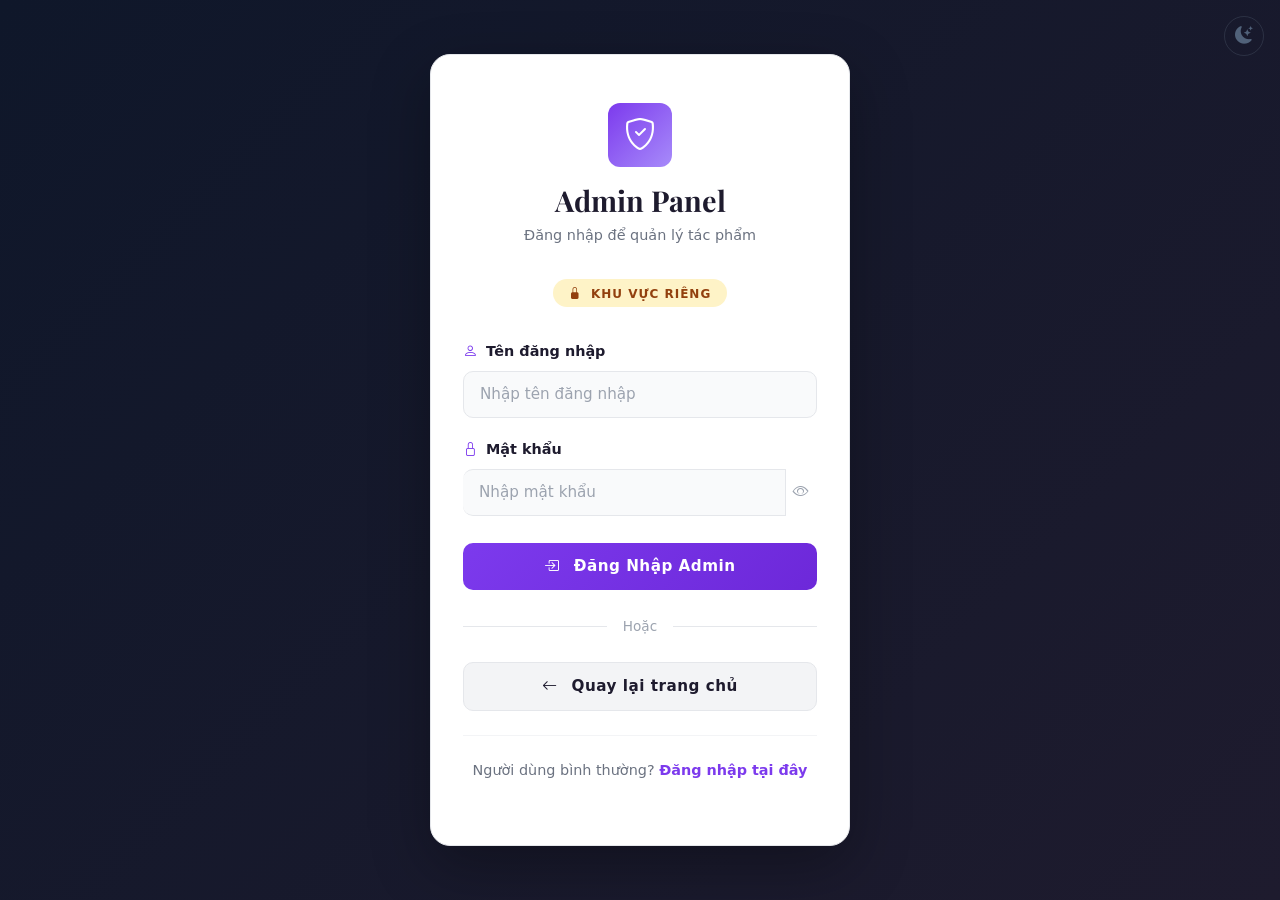
==== commit 5cbac88b: "update" ====
--- a/admin-login.html
+++ b/admin-login.html
@@ -16,6 +16,8 @@
     <link href="https://fonts.googleapis.com/css2?family=Playfair+Display:wght@400;600;700&family=DM+Sans:wght@300;400;500;600;700&display=swap" rel="stylesheet">
     <!-- Custom CSS -->
     <link rel="stylesheet" href="css/style.css">
+    <!-- Theme Manager -->
+    <script src="js/theme.js"></script>
     <style>
         /* Admin Auth Page */
         body.admin-auth-page {
@@ -297,6 +299,13 @@
     </style>
 </head>
 <body class="admin-auth-page">
+
+    <!-- Theme Toggle Button -->
+    <div class="position-fixed top-0 end-0 p-3 z-3">
+        <button class="theme-toggle-btn" id="theme-toggle" title="Đổi giao diện Sáng/Tối">
+            <i class="bi bi-moon-stars-fill theme-toggle-icon"></i>
+        </button>
+    </div>
 
     <div class="admin-auth-container">
         <!-- Header -->
--- a/css/style.css
+++ b/css/style.css
@@ -6,42 +6,76 @@
 @import url('https://fonts.googleapis.com/css2?family=Playfair+Display:ital,wght@0,400;0,500;0,600;0,700;1,400&family=DM+Sans:wght@300;400;500;600;700&family=Cormorant+Garamond:ital,wght@0,400;0,500;0,600;1,400&display=swap');
 
 :root {
-    /* Gallery (Light Elegant) */
-    --gallery-bg: #faf8f5;
+    /* Gallery (Soft Horizon) */
+    --gallery-bg: #f4f7fb;
     --gallery-surface: #ffffff;
     --gallery-card: #ffffff;
-    --gallery-border: #e8e2da;
-    --gallery-border-light: #f0ece6;
-    --accent: #8b5e3c;
-    --accent-light: #c4956a;
-    --accent-dark: #6b4226;
-    --accent-bg: rgba(139,94,60,0.06);
-    --plum: #7c3a6b;
-    --plum-light: #a85d94;
-    --text-primary: #2c1810;
-    --text-secondary: #6b5d52;
-    --text-muted: #a09585;
+    --gallery-border: rgba(137,160,177,0.18);
+    --gallery-border-light: rgba(137,160,177,0.10);
+    --accent: #3b71ca;
+    --accent-light: #79a7ff;
+    --accent-dark: #1f4db2;
+    --accent-bg: rgba(59,113,202,0.12);
+    --plum: #ff7a86;
+    --plum-light: #ffe4ea;
+    --text-primary: #1e2b3b;
+    --text-secondary: #51627a;
+    --text-muted: #7b8794;
 
     /* Admin */
-    --admin-bg: #f0f2f5;
+    --admin-bg: #f1f5f9;
     --admin-surface: #ffffff;
-    --admin-sidebar: #1e1b2e;
-    --admin-sidebar-hover: #2d2945;
-    --admin-accent: #7c3aed;
-    --admin-accent-light: #a78bfa;
-    --admin-text: #1e1b2e;
-    --admin-text-muted: #6b7280;
+    --admin-sidebar: #1e293b;
+    --admin-sidebar-hover: #334155;
+    --admin-accent: #3b71ca;
+    --admin-accent-light: #7da8ff;
+    --admin-text: #0f172a;
+    --admin-text-muted: #475569;
 
     /* Shared */
-    --danger: #dc2626;
-    --success: #16a34a;
-    --warning: #d97706;
+    --danger: #ef4444;
+    --success: #22c55e;
+    --warning: #f59e0b;
     --transition: 0.3s cubic-bezier(0.4, 0, 0.2, 1);
-    --radius: 16px;
-    --shadow-sm: 0 1px 3px rgba(44,24,16,0.06);
-    --shadow-md: 0 4px 16px rgba(44,24,16,0.08);
-    --shadow-lg: 0 8px 32px rgba(44,24,16,0.12);
-    --shadow-card: 0 2px 12px rgba(44,24,16,0.06);
+    --radius: 18px;
+    --shadow-sm: 0 1px 3px rgba(30,41,59,0.08);
+    --shadow-md: 0 6px 24px rgba(30,41,59,0.12);
+    --shadow-lg: 0 10px 40px rgba(30,41,59,0.14);
+    --shadow-card: 0 4px 18px rgba(30,41,59,0.12);
+}
+
+[data-bs-theme="dark"] {
+    /* Gallery (Dark theme overrides) */
+    --gallery-bg: #0b0f19;
+    --gallery-surface: #111827;
+    --gallery-card: #1f2937;
+    --gallery-border: rgba(255, 255, 255, 0.08);
+    --gallery-border-light: rgba(255, 255, 255, 0.04);
+    --accent: #3b71ca;
+    --accent-light: #79a7ff;
+    --accent-dark: #79a7ff;
+    --accent-bg: rgba(59, 113, 202, 0.24);
+    --plum: #ff7a86;
+    --plum-light: #4c1d24;
+    --text-primary: #f3f4f6;
+    --text-secondary: #d1d5db;
+    --text-muted: #9ca3af;
+
+    /* Admin (Dark theme overrides) */
+    --admin-bg: #0b0f19;
+    --admin-surface: #111827;
+    --admin-sidebar: #030712;
+    --admin-sidebar-hover: #1f2937;
+    --admin-accent: #3b71ca;
+    --admin-accent-light: #79a7ff;
+    --admin-text: #f3f4f6;
+    --admin-text-muted: #9ca3af;
+
+    /* Shared Shadow Overrides */
+    --shadow-sm: 0 1px 3px rgba(0, 0, 0, 0.3);
+    --shadow-md: 0 6px 24px rgba(0, 0, 0, 0.4);
+    --shadow-lg: 0 10px 40px rgba(0, 0, 0, 0.5);
+    --shadow-card: 0 4px 18px rgba(0, 0, 0, 0.35);
 }
 
 *{margin:0;padding:0;box-sizing:border-box}
@@ -49,7 +83,8 @@
 /* ═══ PUBLIC GALLERY ═══ */
 
 body.gallery-page {
-    background: var(--gallery-bg);
+    background: radial-gradient(circle at top, rgba(59,113,202,0.12), transparent 28%),
+                linear-gradient(180deg, #f4f7fb 0%, var(--gallery-bg) 100%);
     color: var(--text-primary);
     font-family: 'DM Sans', sans-serif;
     overflow-x: hidden;
@@ -58,28 +93,36 @@
 
 /* ── Navbar ── */
 .gallery-navbar {
-    background: rgba(255,255,255,0.92) !important;
-    -webkit-backdrop-filter: blur(20px) saturate(1.2);
-    backdrop-filter: blur(20px) saturate(1.2);
-    border-bottom: 1px solid var(--gallery-border-light);
-    box-shadow: 0 4px 20px rgba(139,94,60,0.05);
-    padding: .8rem 0;
+    /* Override Bootstrap's navbar CSS variables (prevents dark-mode ghost bg) */
+    --bs-navbar-color:          var(--text-secondary);
+    --bs-navbar-hover-color:    var(--accent);
+    --bs-navbar-active-color:   var(--accent-dark);
+    --bs-navbar-brand-color:    var(--accent);
+    --bs-navbar-bg:             transparent;
+    --bs-navbar-padding-y:      .85rem;
+
+    background: rgba(255,255,255,0.88) !important;
+    -webkit-backdrop-filter: blur(18px) saturate(1.1);
+    backdrop-filter: blur(18px) saturate(1.1);
+    border-bottom: 1px solid rgba(137,160,177,0.20);
+    box-shadow: 0 14px 40px rgba(30,41,59,0.08);
+    padding: .85rem 0;
     transition: var(--transition);
 }
 .gallery-navbar .navbar-brand {
     font-family: 'Playfair Display', serif;
-    font-weight: 700; font-size: 1.5rem;
+    font-weight: 700; font-size: 1.6rem;
     color: var(--accent) !important;
-    letter-spacing: 1.5px;
-}
-.gallery-navbar .navbar-brand i { color: var(--plum); margin-right: .4rem; }
+    letter-spacing: 1.4px;
+}
+.gallery-navbar .navbar-brand i { color: var(--plum); margin-right: .45rem; }
 .gallery-navbar .nav-link {
     color: var(--text-secondary) !important;
-    font-weight: 500; padding: .5rem 1rem !important;
-    transition: var(--transition); position: relative; font-size: .9rem;
+    font-weight: 500; padding: .55rem 1rem !important;
+    transition: var(--transition); position: relative; font-size: .95rem;
 }
 .gallery-navbar .nav-link:hover,
-.gallery-navbar .nav-link.active { color: var(--accent) !important; }
+.gallery-navbar .nav-link.active { color: var(--accent-dark) !important; }
 .gallery-navbar .nav-link::after {
     content:''; position:absolute; bottom:0; left:50%; width:0; height:2px;
     background: linear-gradient(90deg, var(--plum), var(--accent));
@@ -87,30 +130,99 @@
 }
 .gallery-navbar .nav-link:hover::after,
 .gallery-navbar .nav-link.active::after { width:60%; }
+#submit-link .nav-link {
+    color: var(--plum) !important;
+}
+#submit-link .nav-link:hover,
+#submit-link .nav-link.active {
+    color: var(--accent-dark) !important;
+}
+.user-avatar {
+    display: inline-flex;
+    align-items: center;
+    justify-content: center;
+    width: 34px;
+    height: 34px;
+    border-radius: 50%;
+    background: linear-gradient(135deg, var(--plum), var(--accent));
+    color: #fff;
+    font-size: 0.82rem;
+    font-weight: 700;
+    letter-spacing: 0.02em;
+    text-transform: uppercase;
+    margin-right: 0.5rem;
+    box-shadow: 0 8px 20px rgba(30,41,59,0.12);
+}
 
 /* ── Hero ── */
 .hero-section {
-    position: relative; padding: 160px 0 80px; text-align: center; overflow: hidden;
-    background: linear-gradient(180deg, #fff 0%, var(--gallery-bg) 100%);
+    position: relative; padding: 140px 0 80px; text-align: center; overflow: hidden;
+    background: linear-gradient(180deg, rgba(255,255,255,0.96) 0%, rgba(244,247,251,1) 100%);
 }
 .hero-bg-blobs {
     position: absolute; inset: 0; overflow: hidden; pointer-events: none; z-index: 0;
 }
 .hero-bg-blobs .blob {
-    position: absolute; border-radius: 50%; filter: blur(60px);
-    opacity: 0.6; animation: floatBlob 20s infinite alternate ease-in-out;
+    position: absolute; border-radius: 50%; filter: blur(90px);
+    opacity: 0.5; animation: floatBlob 22s infinite alternate ease-in-out;
 }
 .hero-bg-blobs .blob-1 {
-    width: 600px; height: 600px; background: rgba(230, 204, 185, 0.4);
-    top: -200px; left: -100px; animation-delay: 0s;
+    width: 540px; height: 540px; background: rgba(59,113,202,0.24);
+    top: -160px; left: -90px; animation-delay: 0s;
 }
 .hero-bg-blobs .blob-2 {
-    width: 500px; height: 500px; background: rgba(189, 161, 184, 0.35);
-    bottom: -150px; right: -50px; animation-delay: -5s;
+    width: 500px; height: 500px; background: rgba(255,122,134,0.18);
+    bottom: -140px; right: -80px; animation-delay: -5s;
 }
 .hero-bg-blobs .blob-3 {
-    width: 400px; height: 400px; background: rgba(245, 230, 211, 0.5);
-    top: 50%; left: 50%; transform: translate(-50%, -50%); animation-delay: -10s;
+    width: 420px; height: 420px; background: rgba(120,186,255,0.18);
+    top: 50%; left: 50%; transform: translate(-50%, -50%); animation-delay: -9s;
+}
+.hero-section::after {
+    content:''; position:absolute; bottom:0; left:0; right:0; height:1px;
+    background: linear-gradient(90deg, transparent 5%, rgba(137,160,177,0.28) 50%, transparent 95%);
+}
+.hero-title {
+    font-family: 'Playfair Display', serif; font-size: 4.2rem; font-weight: 700;
+    color: var(--text-primary); margin-bottom: .5rem; letter-spacing: 3px;
+    line-height: 1.05;
+}
+.hero-title .gold-accent {
+    background: linear-gradient(135deg, var(--plum), var(--accent-light));
+    -webkit-background-clip: text; -webkit-text-fill-color: transparent; background-clip: text;
+}
+.hero-divider {
+    width: 90px; height: 2px; border: none; margin: 1.5rem auto;
+    background: linear-gradient(90deg, var(--plum), var(--accent));
+    border-radius: 2px;
+}
+.hero-tagline {
+    font-family: 'Cormorant Garamond', serif; font-size: 1.35rem;
+    color: var(--text-secondary); font-style: italic; letter-spacing: .5px;
+    max-width: 620px; margin: 0 auto; line-height: 1.8;
+}
+.hero-subtitle {
+    font-size: .82rem; color: var(--text-muted); margin-top: 1.3rem;
+    letter-spacing: 5px; text-transform: uppercase;
+}
+.btn-hero.btn-primary {
+    background: linear-gradient(135deg, var(--plum), var(--accent));
+    color: #fff;
+    border: none;
+    box-shadow: 0 20px 50px rgba(255,122,134,0.22);
+}
+.btn-hero.btn-primary:hover {
+    transform: translateY(-2px);
+    box-shadow: 0 24px 60px rgba(255,122,134,0.28);
+}
+.btn-hero.btn-outline-secondary {
+    background: rgba(255,255,255,0.9);
+    color: var(--text-primary);
+    border: 1px solid rgba(137,160,177,0.18);
+}
+.btn-hero.btn-outline-secondary:hover {
+    transform: translateY(-2px);
+    background: #fff;
 }
 @keyframes floatBlob {
     0% { transform: translate(0, 0) scale(1); }
@@ -145,11 +257,299 @@
     font-size: .78rem; color: var(--text-muted); margin-top: 1.2rem;
     letter-spacing: 5px; text-transform: uppercase;
 }
+.hero-cta {
+    margin-top: 2rem;
+    display: flex;
+    justify-content: center;
+    gap: 1rem;
+    flex-wrap: wrap;
+}
+.btn-hero {
+    min-width: 190px;
+    padding: .95rem 1.8rem;
+    border-radius: 999px;
+    letter-spacing: .5px;
+    font-weight: 600;
+    transition: transform var(--transition), box-shadow var(--transition), background var(--transition);
+}
+.btn-hero.btn-primary {
+    background: linear-gradient(135deg, var(--plum), var(--accent));
+    color: #fff;
+    border: none;
+    box-shadow: 0 18px 42px rgba(124,58,237,0.18);
+}
+.btn-hero.btn-primary:hover {
+    transform: translateY(-2px);
+    box-shadow: 0 22px 50px rgba(124,58,237,0.24);
+}
+.btn-hero.btn-outline-secondary {
+    background: rgba(255,255,255,0.92);
+    color: var(--text-primary);
+    border: 1px solid rgba(139,94,60,0.18);
+}
+.btn-hero.btn-outline-secondary:hover {
+    transform: translateY(-2px);
+    background: #fff;
+}
 
 /* ── Search Bar ── */
 .search-section { padding: 1.5rem 0 0; }
 .search-wrapper {
     position: relative; max-width: 500px; margin: 0 auto;
+}
+
+/* ── Submit Artwork Section ── */
+.submit-section {
+    padding: 4rem 0 5rem;
+    background: linear-gradient(180deg, rgba(244,247,251,1), rgba(244,247,251,1));
+}
+.submit-card {
+    background: #ffffff;
+    border: 1px solid rgba(137,160,177,0.18);
+    border-radius: 32px;
+    box-shadow: 0 24px 60px rgba(30,41,59,0.08);
+    overflow: hidden;
+}
+.submit-card-header {
+    padding: 2.8rem 2.4rem 1.8rem;
+    text-align: center;
+    background: linear-gradient(135deg, rgba(255,122,134,0.14), rgba(59,113,202,0.12));
+}
+.submit-card-header h2 {
+    color: var(--text-primary);
+}
+.submit-card-header p {
+    color: var(--text-secondary);
+}
+.submit-card-body {
+    padding: 2rem 2.4rem 2.4rem;
+}
+.submit-card-notice {
+    background: rgba(59,113,202,0.06);
+    border: 1px solid rgba(59,113,202,0.12);
+    border-radius: 18px;
+    padding: 1.5rem 1.4rem;
+    margin-bottom: 1.8rem;
+}
+.submit-card-notice p {
+    color: var(--text-secondary);
+}
+.submit-form .form-control {
+    background: rgba(249,250,251,0.95);
+    border: 1px solid rgba(137,160,177,0.16);
+    color: var(--text-primary);
+}
+.submit-form .form-control:focus {
+    background: #fff;
+    border-color: rgba(59,113,202,0.35);
+    box-shadow: 0 0 0 3px rgba(59,113,202,0.12);
+}
+.submit-form .form-label {
+    color: var(--text-secondary);
+}
+.submit-helper {
+    color: var(--text-muted);
+}
+.btn-gold {
+    background: linear-gradient(135deg, var(--plum), var(--accent));
+    border: none;
+    color: #fff;
+}
+.btn-gold:hover {
+    transform: translateY(-1px);
+    box-shadow: 0 18px 40px rgba(255,122,134,0.18);
+}
+
+/* ── Featured Spotlight Section ── */
+.featured-section {
+    padding: 4rem 0 3rem;
+    background: linear-gradient(180deg, rgba(244,247,251,1), rgba(244,247,251,1));
+}
+.featured-section .container {
+    position: relative;
+}
+.featured-section .text-center {
+    margin-bottom: 2.5rem;
+}
+.featured-section h2 {
+    font-size: 3rem;
+    font-weight: 800;
+    letter-spacing: -0.04em;
+    margin-bottom: 1rem;
+    color: var(--text-primary);
+}
+.featured-section p.text-muted {
+    max-width: 720px;
+    margin: 0 auto;
+    color: var(--text-secondary);
+    font-size: 1rem;
+    line-height: 1.9;
+}
+.featured-grid {
+    display: grid;
+    grid-template-columns: repeat(auto-fit, minmax(280px, 1fr));
+    gap: 1.75rem;
+    max-width: 1280px;
+    margin: 0 auto;
+    padding-top: 1rem;
+}
+.featured-grid .card {
+    border: none;
+    border-radius: 28px;
+    overflow: hidden;
+    background: var(--gallery-card);
+    box-shadow: 0 18px 40px rgba(30,41,59,0.08);
+    transition: transform var(--transition), box-shadow var(--transition);
+}
+.featured-grid .card:hover {
+    transform: translateY(-6px);
+    box-shadow: 0 24px 55px rgba(30,41,59,0.12);
+}
+.featured-grid .card-img-top {
+    height: 360px;
+    object-fit: cover;
+}
+.featured-grid .card-body {
+    padding: 1.8rem 1.6rem 1.6rem;
+    background: transparent;
+}
+.featured-grid .card-title {
+    font-size: 1.25rem;
+    font-weight: 700;
+    margin-bottom: .65rem;
+    color: var(--text-primary);
+}
+.featured-grid .card-artist {
+    margin-bottom: 1rem;
+    color: var(--text-secondary);
+    font-size: .9rem;
+}
+.featured-grid .card-footer-info {
+    display: flex;
+    justify-content: space-between;
+    align-items: center;
+    gap: .75rem;
+}
+.featured-grid .btn-like {
+    background: rgba(59,113,202,0.08);
+    border: 1px solid rgba(59,113,202,0.14);
+    border-radius: 999px;
+    padding: .55rem .95rem;
+    color: var(--accent-dark);
+    transition: background var(--transition), transform var(--transition);
+}
+.featured-grid .btn-like:hover {
+    background: rgba(59,113,202,0.16);
+    transform: translateY(-1px);
+}
+.featured-grid .like-count {
+    font-weight: 700;
+    color: var(--accent);
+}
+.featured-grid .style-badge {
+    position: absolute;
+    top: 1rem;
+    left: 1rem;
+    background: rgba(255,255,255,0.95);
+    color: var(--accent-dark);
+    padding: .5rem .85rem;
+    border-radius: 999px;
+    font-size: .75rem;
+    font-weight: 600;
+}
+.submit-card-header .section-label {
+    font-family: 'Playfair Display', serif;
+    color: var(--plum);
+    font-size: .78rem;
+    letter-spacing: 4px;
+    text-transform: uppercase;
+    margin-bottom: .75rem;
+}
+.submit-card-header h2 {
+    font-size: 2.6rem;
+    font-weight: 700;
+    line-height: 1.05;
+    margin-bottom: .9rem;
+    color: var(--text-primary);
+}
+.submit-card-header p {
+    color: var(--text-secondary);
+    max-width: 640px;
+    margin: 0 auto;
+    font-size: 1rem;
+    line-height: 1.8;
+}
+.submit-card-body {
+    padding: 2.4rem;
+    border-top: 1px solid rgba(139,94,60,0.08);
+}
+.submit-card-notice {
+    display: grid;
+    gap: .75rem;
+    background: linear-gradient(135deg, rgba(255,224,178,0.28), rgba(124,58,237,0.08));
+    border: 1px solid rgba(124,58,237,0.16);
+    border-radius: 22px;
+    padding: 1.4rem 1.5rem;
+    margin-bottom: 1.7rem;
+}
+.submit-card-notice p {
+    margin: 0;
+    color: var(--text-secondary);
+    line-height: 1.7;
+}
+.submit-card-notice strong {
+    color: var(--accent-dark);
+}
+.submit-form .form-label {
+    font-weight: 600;
+    color: var(--text-secondary);
+}
+.submit-form .form-control {
+    border-radius: 18px;
+    border: 1px solid rgba(139,94,60,0.18);
+    padding: 1.05rem 1.15rem;
+    background: rgba(255,255,255,0.98);
+    box-shadow: inset 0 1px 4px rgba(44,24,16,0.04);
+    transition: border-color var(--transition), box-shadow var(--transition), transform var(--transition);
+}
+.submit-form .form-control:focus {
+    border-color: var(--accent-light);
+    box-shadow: 0 0 0 4px rgba(139,94,60,0.08);
+    transform: translateY(-1px);
+}
+.submit-form textarea {
+    min-height: 190px;
+    resize: vertical;
+}
+.submit-form .btn-gold {
+    background: linear-gradient(135deg, var(--accent), var(--plum));
+    color: #fff;
+    padding: .95rem 2.1rem;
+    border-radius: 999px;
+    box-shadow: 0 16px 34px rgba(124,58,237,0.18);
+    transition: transform var(--transition), box-shadow var(--transition);
+}
+.submit-form .btn-gold:hover {
+    transform: translateY(-1px);
+    box-shadow: 0 20px 42px rgba(124,58,237,0.24);
+}
+.submit-helper {
+    color: var(--text-muted);
+    font-size: .95rem;
+}
+.submit-feedback {
+    min-height: 1.35rem;
+    color: var(--accent-dark);
+    font-size: .95rem;
+}
+@media(max-width:991.98px) {
+    .submit-card-header h2 { font-size: 2.2rem; }
+    .submit-card-body { padding: 2rem; }
+}
+@media(max-width:767.98px) {
+    .submit-card-header { padding: 2.2rem 1.5rem 1.4rem; }
+    .submit-card-body { padding: 1.7rem; }
+    .submit-form .btn-gold { width: 100%; }
 }
 .search-wrapper i.search-icon {
     position: absolute; left: 18px; top: 50%; transform: translateY(-50%);
@@ -252,7 +652,7 @@
 .artwork-card:hover .card-img-wrapper img { transform: scale(1.06); }
 .card-img-overlay-gradient {
     position: absolute; bottom: 0; left: 0; right: 0; height: 40%;
-    background: linear-gradient(to top, rgba(255,255,255,0.9) 0%, transparent 100%);
+    background: linear-gradient(to top, var(--gallery-card) 0%, transparent 100%);
     pointer-events: none;
 }
 .style-badge {
@@ -537,6 +937,10 @@
         border-radius: var(--radius);
         box-shadow: var(--shadow-md);
         margin-top: 1rem;
+    }
+    [data-bs-theme="dark"] .gallery-navbar .navbar-collapse {
+        background: rgba(17, 24, 39, 0.97) !important;
+        box-shadow: var(--shadow-lg) !important;
     }
     .gallery-navbar .nav-link {
         padding: .6rem 0.75rem !important;
@@ -1236,3 +1640,287 @@
 .table-container-hidden {
     display: none;
 }
+
+/* ═══════════════════════════════════════════════
+   THEME TOGGLE BUTTON STYLES & MODIFICATIONS
+   ═══════════════════════════════════════════════ */
+
+/* Glassmorphism improvements and modern UI refinements */
+.gallery-navbar {
+    transition: background var(--transition), border-color var(--transition), box-shadow var(--transition);
+}
+
+.theme-toggle-btn {
+    width: 40px;
+    height: 40px;
+    border-radius: 50%;
+    border: 1.5px solid var(--gallery-border);
+    background: transparent;
+    color: var(--text-secondary);
+    display: inline-flex;
+    align-items: center;
+    justify-content: center;
+    cursor: pointer;
+    transition: all 0.3s cubic-bezier(0.4, 0, 0.2, 1);
+    font-size: 1.1rem;
+    padding: 0;
+}
+
+.theme-toggle-btn:hover {
+    color: var(--accent);
+    border-color: var(--accent-light);
+    background: var(--accent-bg);
+    transform: rotate(15deg) scale(1.05);
+}
+
+/* Modern Card Hover Effects */
+.artwork-card {
+    transition: transform 0.4s cubic-bezier(0.165, 0.84, 0.44, 1), 
+                box-shadow 0.4s cubic-bezier(0.165, 0.84, 0.44, 1), 
+                border-color var(--transition);
+}
+
+.artwork-card:hover {
+    transform: translateY(-8px) scale(1.01);
+    box-shadow: var(--shadow-lg);
+}
+
+/* Dark mode specific rules for pages */
+[data-bs-theme="dark"] body.gallery-page {
+    background: radial-gradient(circle at top, rgba(59,113,202,0.12), transparent 28%),
+                linear-gradient(180deg, #0e1626 0%, var(--gallery-bg) 100%);
+}
+
+[data-bs-theme="dark"] .gallery-navbar {
+    /* Bootstrap variable overrides for dark mode navbar */
+    --bs-navbar-color:          #d1d5db;
+    --bs-navbar-hover-color:    #ffffff;
+    --bs-navbar-active-color:   #79a7ff;
+    --bs-navbar-brand-color:    #79a7ff;
+    --bs-navbar-bg:             transparent;
+    --bs-navbar-toggler-border-color: rgba(255,255,255,0.15);
+
+    background: rgba(17, 24, 39, 0.82) !important;
+    border-bottom-color: rgba(255, 255, 255, 0.08);
+    box-shadow: 0 14px 40px rgba(0, 0, 0, 0.4);
+}
+
+/* navbar-collapse: transparent on desktop in dark mode, dark card only on mobile */
+[data-bs-theme="dark"] .gallery-navbar .navbar-collapse {
+    background: transparent;
+    box-shadow: none;
+}
+[data-bs-theme="dark"] .gallery-navbar .navbar-nav {
+    background: transparent;
+}
+
+
+
+[data-bs-theme="dark"] .hero-section {
+    background: linear-gradient(180deg, rgba(17, 24, 39, 0.95) 0%, var(--gallery-bg) 100%);
+}
+
+[data-bs-theme="dark"] .style-badge {
+    background: rgba(31, 41, 55, 0.88);
+    border-color: rgba(255, 255, 255, 0.12);
+    color: var(--accent-light);
+}
+
+[data-bs-theme="dark"] .submit-card {
+    background: var(--gallery-surface);
+    border-color: rgba(255, 255, 255, 0.08);
+}
+
+[data-bs-theme="dark"] .submit-card-header {
+    background: linear-gradient(135deg, rgba(255, 122, 134, 0.08), rgba(59, 113, 202, 0.08));
+}
+
+[data-bs-theme="dark"] .submit-form .form-control {
+    background: rgba(31, 41, 55, 0.6);
+    border-color: rgba(255, 255, 255, 0.12);
+    color: var(--text-primary);
+}
+
+[data-bs-theme="dark"] .submit-form .form-control:focus {
+    background: rgba(31, 41, 55, 0.95);
+    border-color: var(--accent-light);
+}
+
+[data-bs-theme="dark"] .chatbot-footer {
+    background: #111827;
+    border-top-color: rgba(255, 255, 255, 0.08);
+}
+
+[data-bs-theme="dark"] .chatbot-footer input {
+    background: #1f2937;
+    border-color: rgba(255, 255, 255, 0.12);
+    color: var(--text-primary);
+}
+
+[data-bs-theme="dark"] .bot-msg {
+    background: #1f2937;
+    border-color: rgba(255, 255, 255, 0.08);
+    color: var(--text-primary);
+}
+
+[data-bs-theme="dark"] .admin-header {
+    background: rgba(17, 24, 39, 0.85);
+    border-bottom-color: rgba(255, 255, 255, 0.08);
+}
+
+[data-bs-theme="dark"] .admin-table thead th {
+    background: #1f2937;
+    border-bottom-color: rgba(255, 255, 255, 0.12);
+}
+
+[data-bs-theme="dark"] .admin-table tbody td {
+    border-bottom-color: rgba(255, 255, 255, 0.06);
+}
+
+[data-bs-theme="dark"] .admin-table tbody tr:nth-child(even) {
+    background: rgba(255, 255, 255, 0.02);
+}
+
+[data-bs-theme="dark"] .admin-table tbody tr:hover {
+    background: rgba(59, 113, 202, 0.1);
+}
+
+[data-bs-theme="dark"] .stat-card,
+[data-bs-theme="dark"] .panel-card {
+    border-color: rgba(255, 255, 255, 0.08);
+}
+
+[data-bs-theme="dark"] .panel-card-header {
+    border-bottom-color: rgba(255, 255, 255, 0.08);
+}
+
+[data-bs-theme="dark"] .admin-form .form-control,
+[data-bs-theme="dark"] .admin-form .form-select {
+    background: #111827;
+    border-color: rgba(255, 255, 255, 0.12);
+    color: var(--text-primary);
+}
+
+[data-bs-theme="dark"] .admin-form .form-control:focus,
+[data-bs-theme="dark"] .admin-form .form-select:focus {
+    background: #111827;
+    border-color: var(--accent-light);
+}
+
+/* Auth pages dark mode override in style.css */
+[data-bs-theme="dark"] body.auth-page {
+    background: linear-gradient(135deg, #0b0f19 0%, #111827 100%);
+}
+
+[data-bs-theme="dark"] .auth-container {
+    background: #1f2937;
+    border-color: rgba(255, 255, 255, 0.08);
+    box-shadow: 0 20px 60px rgba(0, 0, 0, 0.4);
+}
+
+[data-bs-theme="dark"] .auth-header h2,
+[data-bs-theme="dark"] .form-label {
+    color: #f3f4f6;
+}
+
+[data-bs-theme="dark"] .auth-header p,
+[data-bs-theme="dark"] .auth-divider span {
+    color: #9ca3af;
+}
+
+[data-bs-theme="dark"] .auth-divider::before {
+    background: rgba(255, 255, 255, 0.08);
+}
+
+[data-bs-theme="dark"] .auth-divider span {
+    background: #1f2937;
+}
+
+[data-bs-theme="dark"] .auth-footer {
+    border-top-color: rgba(255, 255, 255, 0.08);
+}
+
+[data-bs-theme="dark"] .auth-footer p {
+    color: #cbd5e1;
+}
+
+[data-bs-theme="dark"] .input-group-text,
+[data-bs-theme="dark"] .btn-auth-secondary {
+    background: #111827;
+    border-color: rgba(255, 255, 255, 0.12);
+    color: #f3f4f6;
+}
+
+[data-bs-theme="dark"] .btn-auth-secondary:hover {
+    background: #1f2937;
+}
+
+[data-bs-theme="dark"] body.admin-auth-page {
+    background: linear-gradient(135deg, #090d16 0%, #111827 100%);
+}
+
+[data-bs-theme="dark"] .admin-auth-container {
+    background: #1e293b;
+    border-color: rgba(255, 255, 255, 0.08);
+}
+
+[data-bs-theme="dark"] .admin-auth-header h2,
+[data-bs-theme="dark"] .admin-auth-container .form-label {
+    color: #f3f4f6;
+}
+
+[data-bs-theme="dark"] .admin-auth-divider span {
+    background: #1e293b;
+    color: #9ca3af;
+}
+
+[data-bs-theme="dark"] .admin-auth-divider::before {
+    background: rgba(255, 255, 255, 0.08);
+}
+
+[data-bs-theme="dark"] .admin-auth-footer {
+    border-top-color: rgba(255, 255, 255, 0.08);
+}
+
+[data-bs-theme="dark"] .admin-auth-footer p {
+    color: #cbd5e1;
+}
+
+[data-bs-theme="dark"] .btn-admin-back {
+    background: #111827;
+    border-color: rgba(255, 255, 255, 0.12);
+    color: #f3f4f6;
+}
+
+[data-bs-theme="dark"] .btn-admin-back:hover {
+    background: #1f2937;
+}
+
+/* Extra overrides for dark mode sections */
+[data-bs-theme="dark"] .featured-section,
+[data-bs-theme="dark"] .submit-section {
+    background: transparent;
+}
+
+[data-bs-theme="dark"] .filter-btn {
+    background: rgba(31, 41, 55, 0.7);
+    color: var(--text-secondary);
+    border-color: rgba(255, 255, 255, 0.08);
+}
+
+[data-bs-theme="dark"] .filter-btn:hover {
+    background: rgba(31, 41, 55, 0.95);
+    color: var(--accent-light);
+    border-color: var(--accent-light);
+}
+
+[data-bs-theme="dark"] .search-wrapper .search-input {
+    background: rgba(31, 41, 55, 0.8);
+    border-color: rgba(255, 255, 255, 0.1);
+    color: var(--text-primary);
+}
+
+[data-bs-theme="dark"] .search-wrapper .search-input:focus {
+    background: rgba(31, 41, 55, 0.95);
+    border-color: var(--accent-light);
+}
